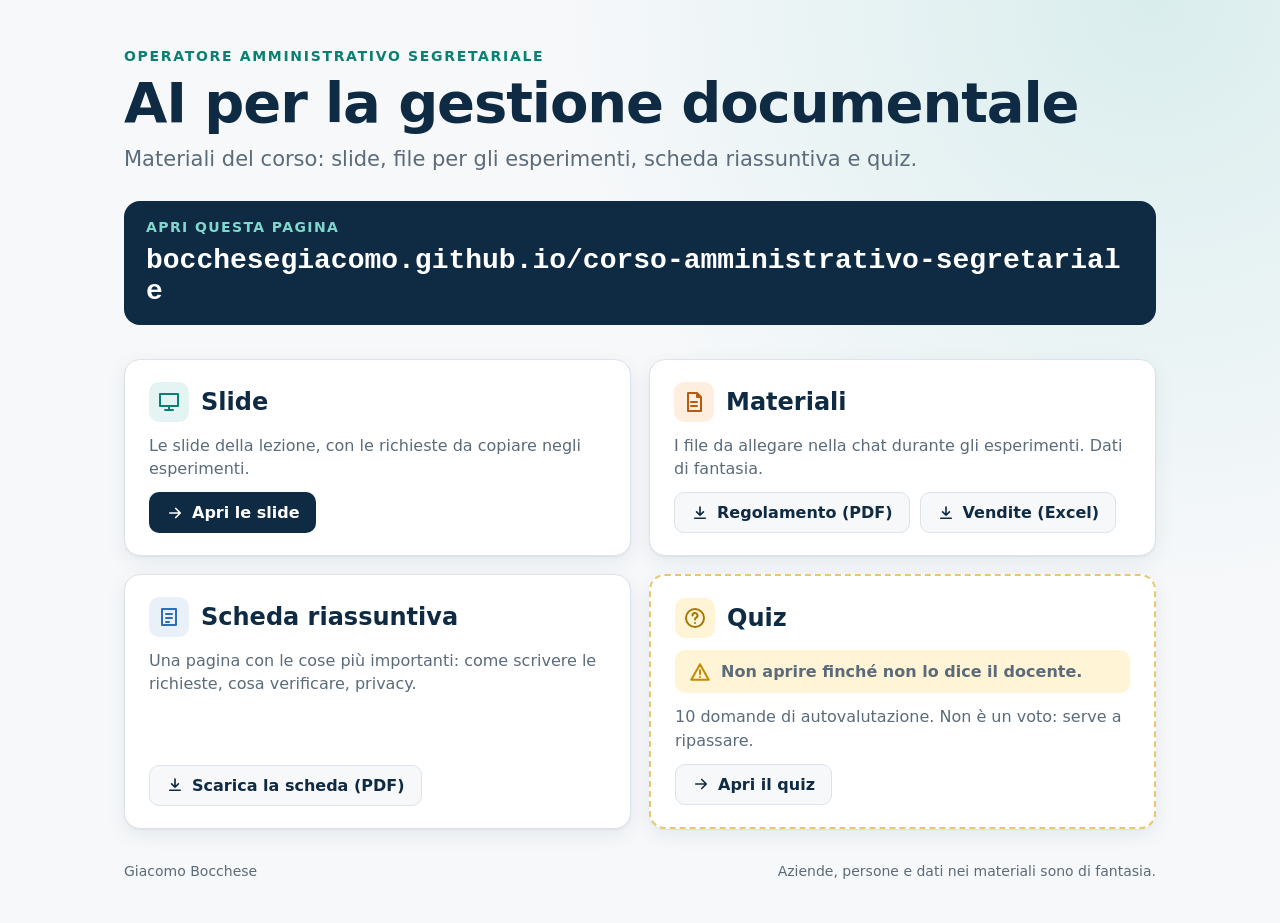
==== index.html @ 3ce07178 "Materiali del corso "AI per la gestione documentale" Pagina d'ingresso, slide, quiz di autovalutazio" ====
<!doctype html>
<html lang="it">
<head>
<meta charset="utf-8">
<meta name="viewport" content="width=device-width, initial-scale=1">
<title>AI per la gestione documentale</title>
<meta name="description" content="Materiali del corso: slide, file per gli esperimenti, scheda riassuntiva e quiz.">
<style>
  :root {
    --bg: #F6F8FA; --surface: #FFFFFF; --ink: #1B2733; --muted: #5B6B7A; --line: #DCE3EA;
    --navy: #0F2A43; --teal: #0E9F8E; --teal-d: #0B7F72; --teal-l: #E3F4F2;
    --orange: #E0731F; --orange-d: #B85A12; --orange-l: #FDEEDF;
    --amber-l: #FFF5D6;
    --font: "Segoe UI", "Inter", system-ui, -apple-system, "Helvetica Neue", Arial, sans-serif;
    --mono: "Cascadia Code", Consolas, "SF Mono", Menlo, monospace;
    --shadow: 0 1px 2px rgba(15,42,67,.06), 0 6px 20px rgba(15,42,67,.07);
  }
  * { box-sizing: border-box; }
  html, body { margin: 0; }
  body {
    font-family: var(--font); color: var(--ink); -webkit-font-smoothing: antialiased;
    background: radial-gradient(circle at 90% 0%, rgba(14,159,142,.12), transparent 40%), var(--bg);
    min-height: 100vh;
  }
  .wrap { max-width: 1080px; margin: 0 auto; padding: 48px 24px 40px; }
  .kicker { font-size: 14px; font-weight: 700; letter-spacing: .12em; text-transform: uppercase; color: var(--teal-d); margin: 0 0 10px; }
  h1 { font-size: clamp(34px, 5vw, 56px); line-height: 1.05; color: var(--navy); margin: 0; letter-spacing: -.02em; }
  .lead { font-size: clamp(17px, 2vw, 21px); color: var(--muted); margin: 14px 0 0; }
  .url {
    margin: 30px 0 34px; padding: 18px 22px; border-radius: 16px; background: var(--navy); color: #fff;
    display: flex; flex-wrap: wrap; align-items: center; gap: 10px 18px;
  }
  .url span { font-size: 14px; font-weight: 700; letter-spacing: .1em; text-transform: uppercase; color: #7FD8CC; }
  .url a { font: 600 clamp(17px, 2.6vw, 28px) var(--mono); color: #fff; text-decoration: none; word-break: break-all; }
  .grid { display: grid; grid-template-columns: repeat(2, minmax(0, 1fr)); gap: 18px; }
  .card {
    background: var(--surface); border: 1px solid var(--line); border-radius: 16px; padding: 22px 24px;
    box-shadow: var(--shadow); display: flex; flex-direction: column; gap: 12px; position: relative;
  }
  .card h2 { margin: 0; font-size: 24px; color: var(--navy); display: flex; align-items: center; gap: 12px; }
  .card p { margin: 0; font-size: 16px; line-height: 1.45; color: var(--muted); }
  .ic { width: 40px; height: 40px; padding: 8px; border-radius: 10px; flex: none;
        fill: none; stroke: currentColor; stroke-width: 2; stroke-linecap: round; stroke-linejoin: round; }
  .c-slide .ic { background: var(--teal-l); color: var(--teal-d); }
  .c-mat .ic { background: var(--orange-l); color: var(--orange-d); }
  .c-sheet .ic { background: #EAF0F8; color: #2F6DB5; }
  .c-quiz .ic { background: var(--amber-l); color: #A67700; }
  .btns { display: flex; flex-wrap: wrap; gap: 10px; margin-top: auto; }
  .btn {
    display: inline-flex; align-items: center; gap: 8px; padding: 10px 16px; border-radius: 10px;
    font: 600 16px var(--font); text-decoration: none; border: 1px solid transparent; cursor: pointer;
  }
  .btn svg { width: 18px; height: 18px; fill: none; stroke: currentColor; stroke-width: 2.2; stroke-linecap: round; stroke-linejoin: round; }
  .btn-main { background: var(--navy); color: #fff; }
  .btn-main:hover { background: #1D4366; }
  .btn-soft { background: var(--bg); color: var(--navy); border-color: var(--line); }
  .btn-soft:hover { background: var(--teal-l); }
  .warn {
    display: flex; align-items: center; gap: 10px; padding: 10px 14px; border-radius: 10px;
    background: var(--amber-l); color: #7A5600; font-weight: 600; font-size: 15px;
  }
  .warn svg { width: 22px; height: 22px; flex: none; fill: none; stroke: #C48A00; stroke-width: 2.2; stroke-linecap: round; stroke-linejoin: round; }
  .c-quiz { border: 2px dashed #E9C76B; }
  footer { margin-top: 34px; font-size: 14px; color: var(--muted); display: flex; flex-wrap: wrap; justify-content: space-between; gap: 8px; }
  @media (max-width: 720px) {
    .wrap { padding: 28px 16px; }
    .grid { grid-template-columns: 1fr; }
  }
</style>
</head>
<body>
<div class="wrap">
  <p class="kicker">Operatore amministrativo segretariale</p>
  <h1>AI per la gestione documentale</h1>
  <p class="lead">Materiali del corso: slide, file per gli esperimenti, scheda riassuntiva e quiz.</p>

  <div class="url">
    <span>Apri questa pagina</span>
    <a href="https://bocchesegiacomo.github.io/corso-amministrativo-segretariale/">bocchesegiacomo.github.io/corso-amministrativo-segretariale</a>
  </div>

  <div class="grid">
    <section class="card c-slide">
      <h2><svg class="ic" viewBox="0 0 24 24"><path d="M3 4h18v12H3z M8 20h8M12 16v4"/></svg>Slide</h2>
      <p>Le slide della lezione, con le richieste da copiare negli esperimenti.</p>
      <div class="btns">
        <a class="btn btn-main" href="slides/"><svg viewBox="0 0 24 24"><path d="M5 12h14 M13 6l6 6-6 6"/></svg>Apri le slide</a>
      </div>
    </section>

    <section class="card c-mat">
      <h2><svg class="ic" viewBox="0 0 24 24"><path d="M6 3h9l4 4v14H6z M15 3v4h4 M9 12h6M9 16h6"/></svg>Materiali</h2>
      <p>I file da allegare nella chat durante gli esperimenti. Dati di fantasia.</p>
      <div class="btns">
        <a class="btn btn-soft dl" href="materiali/regolamento_segreteria_occhialeria_dolomiti.pdf" download target="_blank" rel="noopener"><svg viewBox="0 0 24 24"><path d="M12 4v11 M7.5 10.5L12 15l4.5-4.5 M5 19h14"/></svg>Regolamento (PDF)</a>
        <a class="btn btn-soft dl" href="materiali/vendite_occhialeria_dolomiti.xlsx" download target="_blank" rel="noopener"><svg viewBox="0 0 24 24"><path d="M12 4v11 M7.5 10.5L12 15l4.5-4.5 M5 19h14"/></svg>Vendite (Excel)</a>
      </div>
    </section>

    <section class="card c-sheet">
      <h2><svg class="ic" viewBox="0 0 24 24"><path d="M5 4h14v16H5z M9 9h6M9 13h6M9 17h3"/></svg>Scheda riassuntiva</h2>
      <p>Una pagina con le cose più importanti: come scrivere le richieste, cosa verificare, privacy.</p>
      <div class="btns">
        <a class="btn btn-soft dl" href="materiali/scheda_riassuntiva.pdf" download target="_blank" rel="noopener"><svg viewBox="0 0 24 24"><path d="M12 4v11 M7.5 10.5L12 15l4.5-4.5 M5 19h14"/></svg>Scarica la scheda (PDF)</a>
      </div>
    </section>

    <section class="card c-quiz">
      <h2><svg class="ic" viewBox="0 0 24 24"><path d="M12 3a9 9 0 1 0 0 18 9 9 0 0 0 0-18z M9.5 9.5a2.5 2.5 0 1 1 3.5 2.3c-.6.3-1 .9-1 1.6 M12 17h.01"/></svg>Quiz</h2>
      <p class="warn"><svg viewBox="0 0 24 24"><path d="M12 3.5l9.5 17h-19z M12 10v4.5M12 17.5h.01"/></svg>Non aprire finché non lo dice il docente.</p>
      <p>10 domande di autovalutazione. Non è un voto: serve a ripassare.</p>
      <div class="btns">
        <a class="btn btn-soft" href="quiz/"><svg viewBox="0 0 24 24"><path d="M5 12h14 M13 6l6 6-6 6"/></svg>Apri il quiz</a>
      </div>
    </section>
  </div>

  <footer>
    <span>Giacomo Bocchese</span>
    <span>Aziende, persone e dati nei materiali sono di fantasia.</span>
  </footer>
</div>

<script>
  /* Scarica i file invece di aprirli nel browser; se non è possibile, li apre in una nuova scheda. */
  document.querySelectorAll("a.dl").forEach(function (a) {
    a.addEventListener("click", function (e) {
      e.preventDefault();
      var href = a.getAttribute("href");
      fetch(href).then(function (r) {
        if (!r.ok) throw new Error(r.status);
        return r.blob();
      }).then(function (blob) {
        var url = URL.createObjectURL(blob);
        var tmp = document.createElement("a");
        tmp.href = url;
        tmp.download = href.split("/").pop();
        document.body.appendChild(tmp);
        tmp.click();
        document.body.removeChild(tmp);
        setTimeout(function () { URL.revokeObjectURL(url); }, 2000);
      }).catch(function () { window.open(href, "_blank"); });
    });
  });
</script>
</body>
</html>
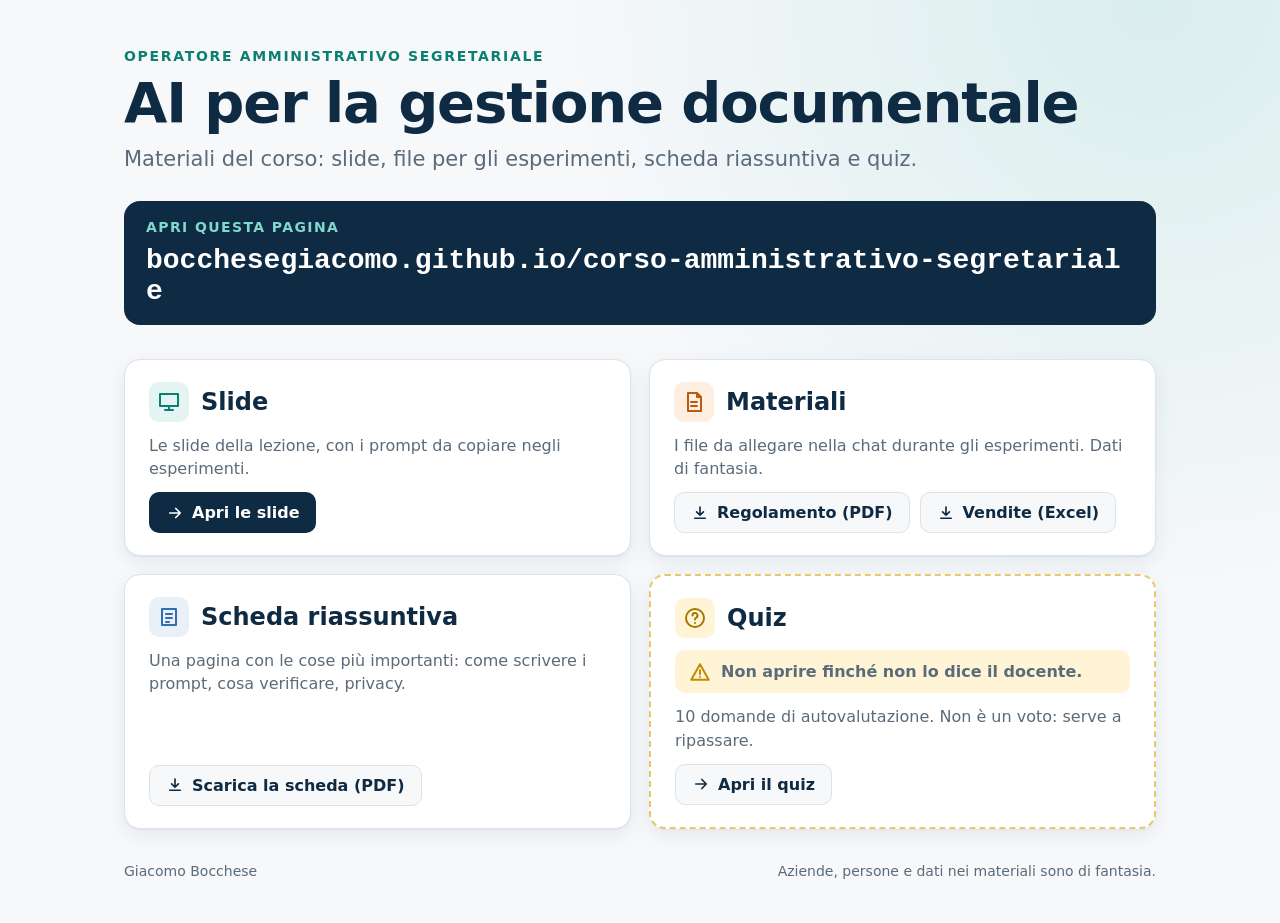
==== commit cc28765c: "Prompt al posto di richiesta, nuovo ordine e titoli delle slide - "Cosa può fare in ufficio" subito " ====
--- a/index.html
+++ b/index.html
@@ -82,7 +82,7 @@
   <div class="grid">
     <section class="card c-slide">
       <h2><svg class="ic" viewBox="0 0 24 24"><path d="M3 4h18v12H3z M8 20h8M12 16v4"/></svg>Slide</h2>
-      <p>Le slide della lezione, con le richieste da copiare negli esperimenti.</p>
+      <p>Le slide della lezione, con i prompt da copiare negli esperimenti.</p>
       <div class="btns">
         <a class="btn btn-main" href="slides/"><svg viewBox="0 0 24 24"><path d="M5 12h14 M13 6l6 6-6 6"/></svg>Apri le slide</a>
       </div>
@@ -99,7 +99,7 @@
 
     <section class="card c-sheet">
       <h2><svg class="ic" viewBox="0 0 24 24"><path d="M5 4h14v16H5z M9 9h6M9 13h6M9 17h3"/></svg>Scheda riassuntiva</h2>
-      <p>Una pagina con le cose più importanti: come scrivere le richieste, cosa verificare, privacy.</p>
+      <p>Una pagina con le cose più importanti: come scrivere i prompt, cosa verificare, privacy.</p>
       <div class="btns">
         <a class="btn btn-soft dl" href="materiali/scheda_riassuntiva.pdf" download target="_blank" rel="noopener"><svg viewBox="0 0 24 24"><path d="M12 4v11 M7.5 10.5L12 15l4.5-4.5 M5 19h14"/></svg>Scarica la scheda (PDF)</a>
       </div>
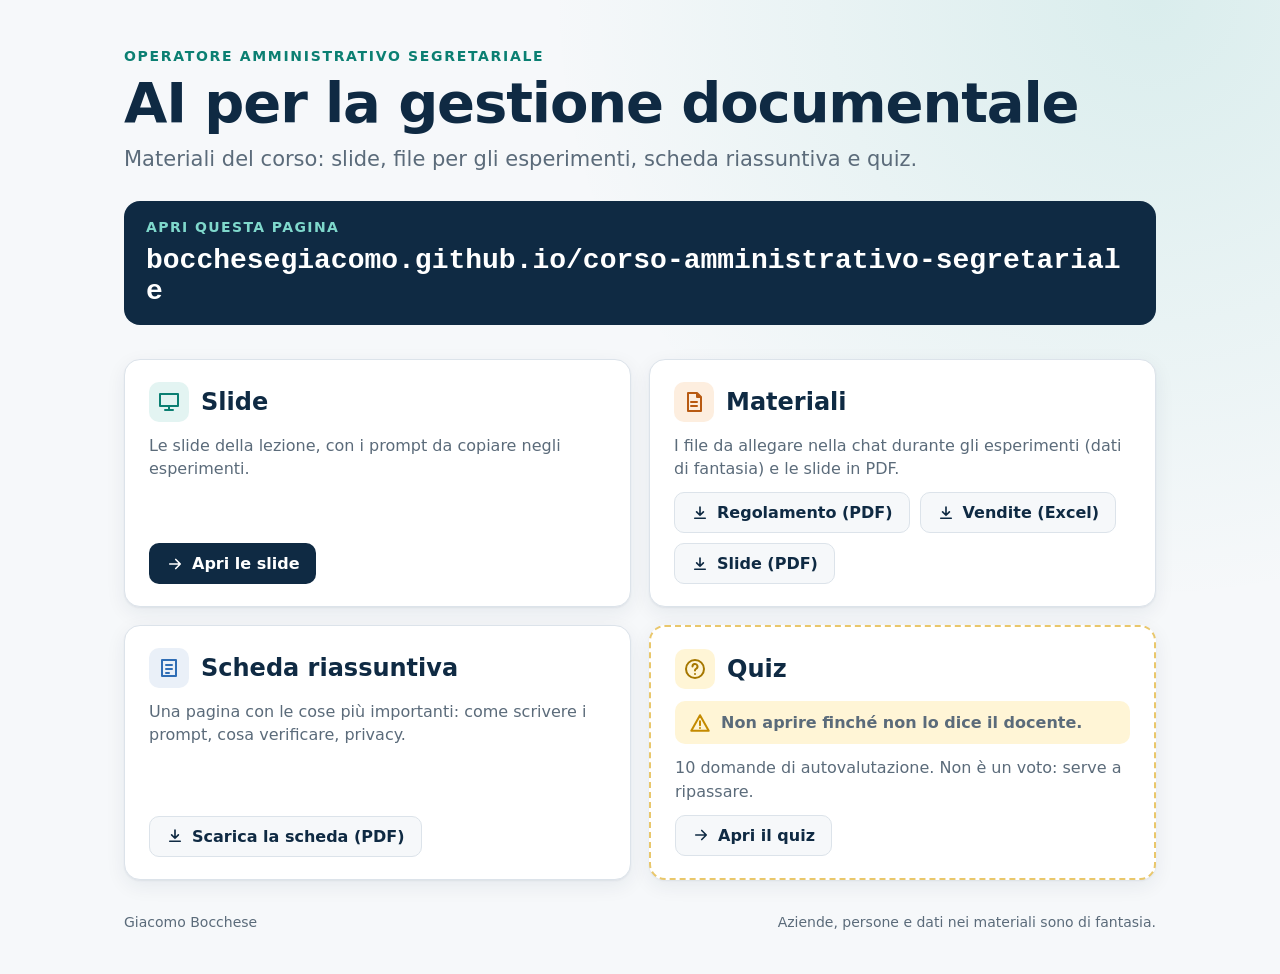
==== commit 99b70796: "Slide in PDF tra i materiali della pagina d'ingresso Co-Authored-By: Claude Opus 5.5 <noreply@anthro" ====
--- a/index.html
+++ b/index.html
@@ -90,10 +90,11 @@
 
     <section class="card c-mat">
       <h2><svg class="ic" viewBox="0 0 24 24"><path d="M6 3h9l4 4v14H6z M15 3v4h4 M9 12h6M9 16h6"/></svg>Materiali</h2>
-      <p>I file da allegare nella chat durante gli esperimenti. Dati di fantasia.</p>
+      <p>I file da allegare nella chat durante gli esperimenti (dati di fantasia) e le slide in PDF.</p>
       <div class="btns">
         <a class="btn btn-soft dl" href="materiali/regolamento_segreteria_occhialeria_dolomiti.pdf" download target="_blank" rel="noopener"><svg viewBox="0 0 24 24"><path d="M12 4v11 M7.5 10.5L12 15l4.5-4.5 M5 19h14"/></svg>Regolamento (PDF)</a>
         <a class="btn btn-soft dl" href="materiali/vendite_occhialeria_dolomiti.xlsx" download target="_blank" rel="noopener"><svg viewBox="0 0 24 24"><path d="M12 4v11 M7.5 10.5L12 15l4.5-4.5 M5 19h14"/></svg>Vendite (Excel)</a>
+        <a class="btn btn-soft dl" href="materiali/slide_ai_gestione_documentale.pdf" download target="_blank" rel="noopener"><svg viewBox="0 0 24 24"><path d="M12 4v11 M7.5 10.5L12 15l4.5-4.5 M5 19h14"/></svg>Slide (PDF)</a>
       </div>
     </section>
 
